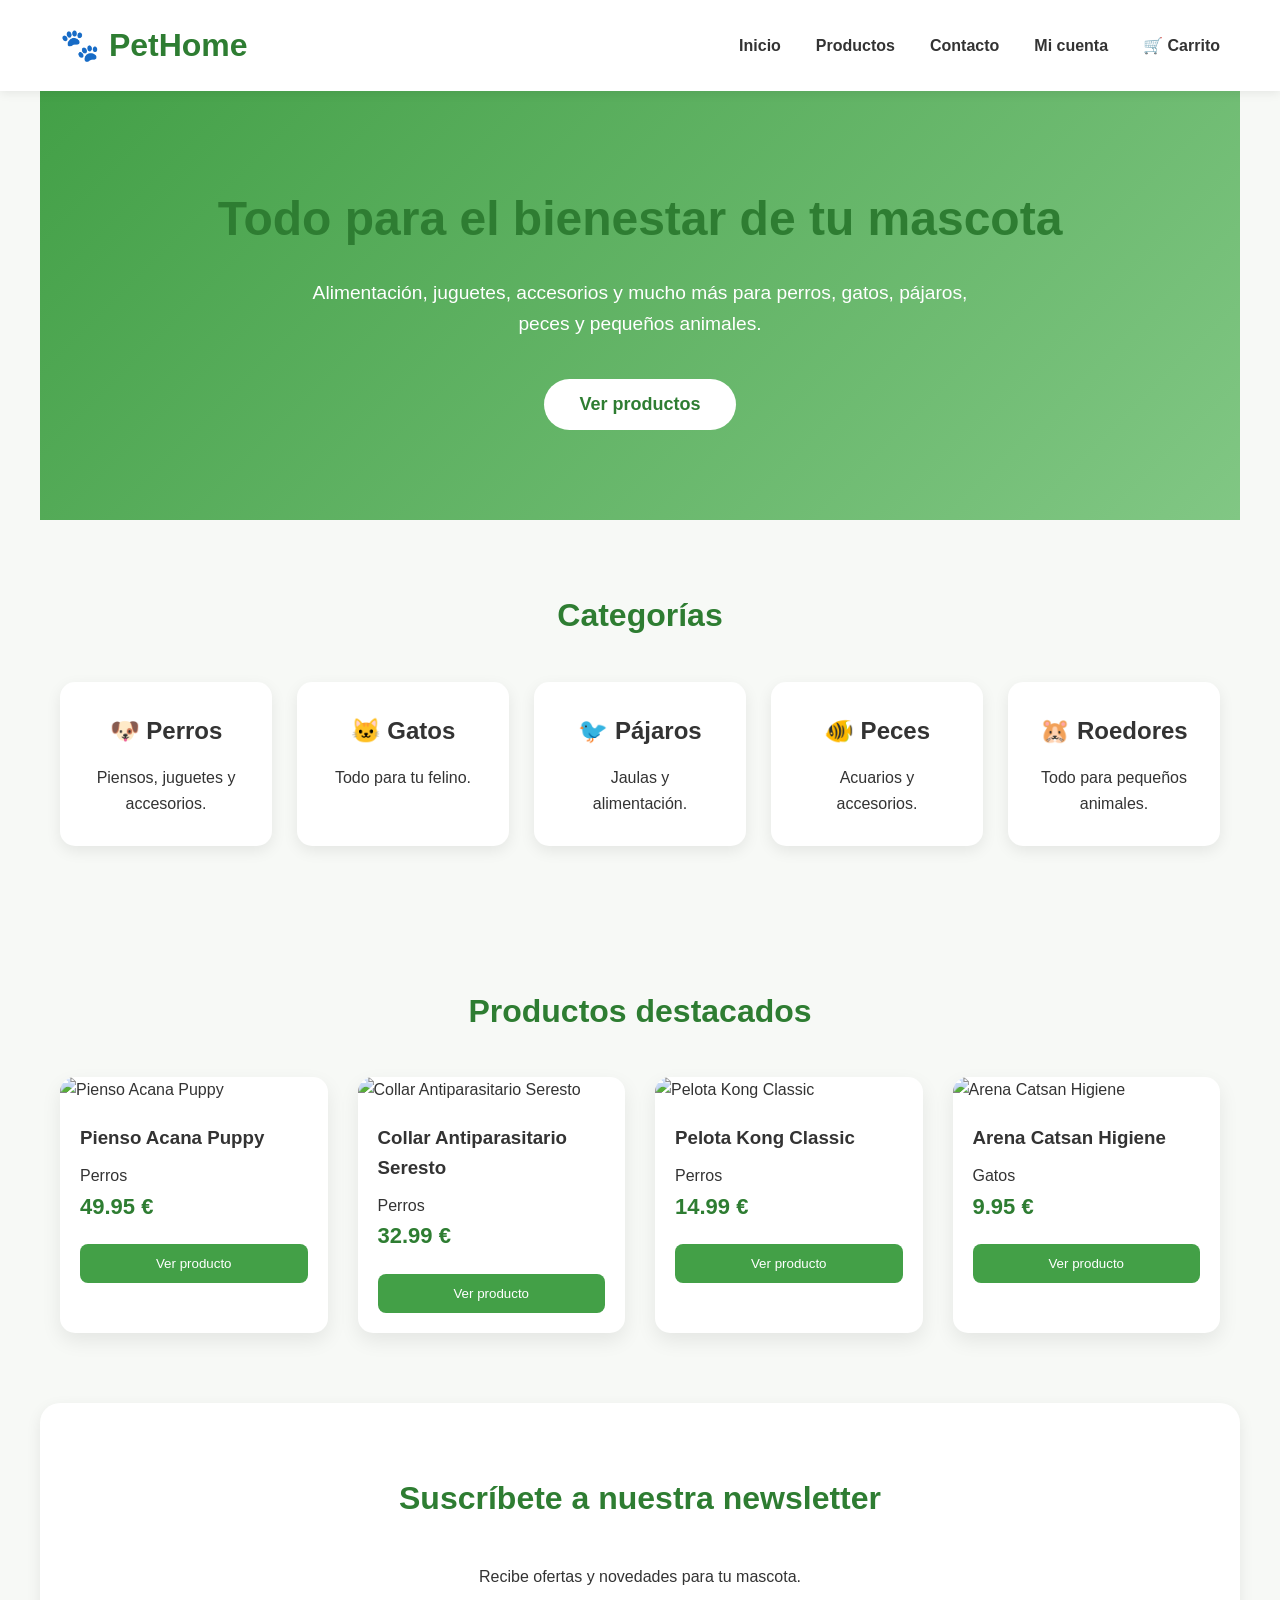
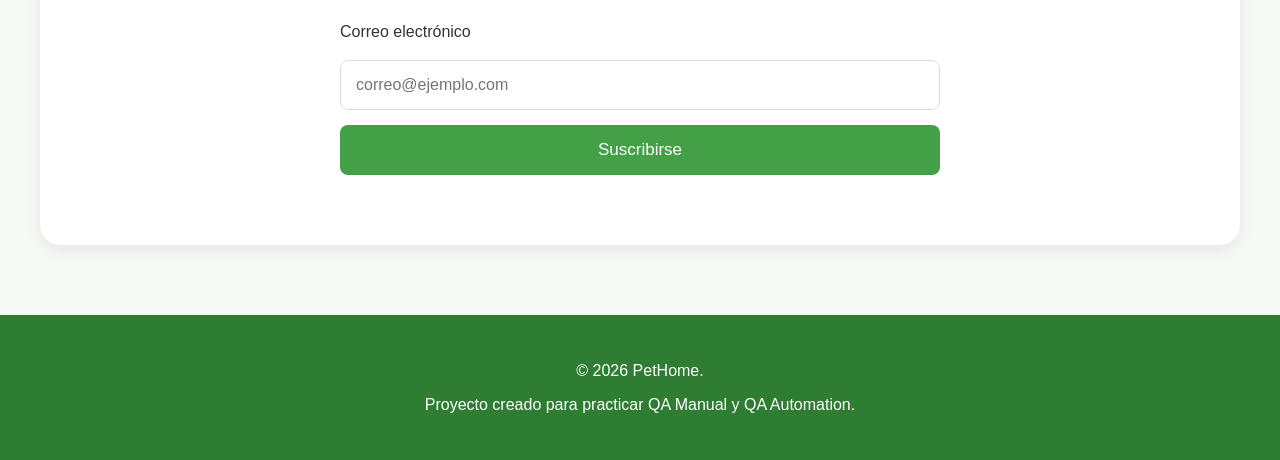
==== Index.html @ cb3dac83 "creando web" ====
<!DOCTYPE html>
<html lang="es">

<head>
    <meta charset="UTF-8">
    <meta name="viewport" content="width=device-width, initial-scale=1.0">
    <title>PetHome | Tu tienda para mascotas</title>

    <link rel="stylesheet" href="css/style.css">
</head>

<body>

    <!-- HEADER -->

    <header>

        <nav>

            <a href="index.html" id="logo">
                <h1>🐾 PetHome</h1>
            </a>

            <ul>

                <li>
                    <a href="index.html">Inicio</a>
                </li>

                <li>
                    <a href="products.html">Productos</a>
                </li>

                <li>
                    <a href="contact.html">Contacto</a>
                </li>

                <li>
                    <a href="#">Mi cuenta</a>
                </li>

                <li>
                    <a href="#">🛒 Carrito</a>
                </li>

            </ul>

        </nav>

    </header>

    <!-- HERO -->

    <main>

        <section id="hero">

            <h2>Todo para el bienestar de tu mascota</h2>

            <p>
                Alimentación, juguetes, accesorios y mucho más para perros,
                gatos, pájaros, peces y pequeños animales.
            </p>

            <a href="products.html">
                <button>Ver productos</button>
            </a>

        </section>

        <!-- CATEGORÍAS -->

        <section id="categorias">

            <h2>Categorías</h2>

            <div class="cards">

                <article class="categoria">

                    <h3>🐶 Perros</h3>

                    <p>Piensos, juguetes y accesorios.</p>

                </article>

                <article class="categoria">

                    <h3>🐱 Gatos</h3>

                    <p>Todo para tu felino.</p>

                </article>

                <article class="categoria">

                    <h3>🐦 Pájaros</h3>

                    <p>Jaulas y alimentación.</p>

                </article>

                <article class="categoria">

                    <h3>🐠 Peces</h3>

                    <p>Acuarios y accesorios.</p>

                </article>

                <article class="categoria">

                    <h3>🐹 Roedores</h3>

                    <p>Todo para pequeños animales.</p>

                </article>

            </div>

        </section>

        <!-- PRODUCTOS DESTACADOS -->

        <section id="destacados">

            <h2>Productos destacados</h2>

            <div id="featured-products">

                <!-- JavaScript insertará aquí los productos -->

            </div>

        </section>

        <!-- NEWSLETTER -->

        <section id="newsletter">

            <h2>Suscríbete a nuestra newsletter</h2>

            <p>
                Recibe ofertas y novedades para tu mascota.
            </p>

            <form>

                <label for="newsletter-email">
                    Correo electrónico
                </label>

                <input
                    type="email"
                    id="newsletter-email"
                    placeholder="correo@ejemplo.com">

                <button>
                    Suscribirse
                </button>

            </form>

        </section>

    </main>

    <!-- FOOTER -->

    <footer>

        <p>
            © 2026 PetHome.
        </p>

        <p>
            Proyecto creado para practicar QA Manual y QA Automation.
        </p>

    </footer>

    <script src="js/main.js"></script>

</body>

</html>
---- css/style.css ----
/* ===========================
   RESET
=========================== */

* {
    margin: 0;
    padding: 0;
    box-sizing: border-box;
}

body {
    font-family: Arial, Helvetica, sans-serif;
    background-color: #f7f9f6;
    color: #333;
    line-height: 1.6;
}

/* ===========================
   HEADER
=========================== */

header {
    background: white;
    box-shadow: 0 2px 10px rgba(0,0,0,0.08);
    position: sticky;
    top: 0;
    z-index: 100;
}

nav {
    max-width: 1200px;
    margin: auto;
    padding: 20px;

    display: flex;
    justify-content: space-between;
    align-items: center;
}

#logo {
    text-decoration: none;
    color: #2e7d32;
}

#logo h1 {
    font-size: 2rem;
}

nav ul {
    display: flex;
    list-style: none;
    gap: 35px;
}

nav a {
    text-decoration: none;
    color: #333;
    font-weight: bold;
    transition: .3s;
}

nav a:hover {
    color: #43a047;
}

/* ===========================
   HERO
=========================== */

#hero {

    background: linear-gradient(135deg,#43a047,#81c784);

    color: white;

    text-align: center;

    padding: 90px 20px;

}

#hero h2 {

    font-size: 3rem;

    margin-bottom: 20px;

}

#hero p {

    max-width: 700px;

    margin: auto;

    font-size: 1.2rem;

}

#hero button {

    margin-top:40px;

    padding:15px 35px;

    border:none;

    border-radius:40px;

    background:white;

    color:#2e7d32;

    font-size:18px;

    font-weight:bold;

    cursor:pointer;

    transition:.3s;

}

#hero button:hover{

    transform:translateY(-3px);

    box-shadow:0 10px 20px rgba(0,0,0,.2);

}

/* ===========================
   SECCIONES
=========================== */

section{

    max-width:1200px;

    margin:auto;

    padding:70px 20px;

}

section h2{

    text-align:center;

    margin-bottom:40px;

    color:#2e7d32;

    font-size:2rem;

}

/* ===========================
   CATEGORÍAS
=========================== */

.cards{

    display:grid;

    grid-template-columns:repeat(auto-fit,minmax(200px,1fr));

    gap:25px;

}

.categoria{

    background:white;

    border-radius:15px;

    padding:30px;

    text-align:center;

    box-shadow:0 5px 15px rgba(0,0,0,.08);

    transition:.3s;

}

.categoria:hover{

    transform:translateY(-6px);

}

.categoria h3{

    font-size:1.5rem;

    margin-bottom:15px;

}

/* ===========================
   PRODUCTOS DESTACADOS
=========================== */

#featured-products{

    display:grid;

    grid-template-columns:repeat(auto-fit,minmax(260px,1fr));

    gap:30px;

}

/* Cada tarjeta la creará JavaScript */

.product-card{

    background:white;

    border-radius:15px;

    overflow:hidden;

    box-shadow:0 8px 20px rgba(0,0,0,.08);

    transition:.3s;

}

.product-card:hover{

    transform:translateY(-6px);

}

.product-card img{

    width:100%;

    height:220px;

    object-fit:cover;

}

.product-info{

    padding:20px;

}

.product-info h3{

    margin-bottom:10px;

}

.price{

    color:#2e7d32;

    font-size:22px;

    font-weight:bold;

}

.btn{

    width:100%;

    margin-top:20px;

    padding:12px;

    border:none;

    border-radius:8px;

    background:#43a047;

    color:white;

    cursor:pointer;

    transition:.3s;

}

.btn:hover{

    background:#2e7d32;

}

/* ===========================
   NEWSLETTER
=========================== */

#newsletter{

    background:white;

    border-radius:20px;

    box-shadow:0 5px 15px rgba(0,0,0,.08);

    margin-bottom:70px;

}

#newsletter p{

    text-align:center;

    margin-bottom:30px;

}

#newsletter form{

    max-width:600px;

    margin:auto;

    display:flex;

    flex-direction:column;

    gap:15px;

}

#newsletter input{

    padding:15px;

    border:1px solid #ddd;

    border-radius:8px;

    font-size:16px;

}

#newsletter button{

    padding:15px;

    border:none;

    background:#43a047;

    color:white;

    border-radius:8px;

    font-size:17px;

    cursor:pointer;

}

#newsletter button:hover{

    background:#2e7d32;

}

/* ===========================
   FOOTER
=========================== */

footer{

    background:#2e7d32;

    color:white;

    text-align:center;

    padding:35px;

}

footer p{

    margin:8px 0;

}

/* ===========================
   RESPONSIVE
=========================== */

@media(max-width:768px){

    nav{

        flex-direction:column;

        gap:20px;

    }

    nav ul{

        flex-direction:column;

        text-align:center;

    }

    #hero h2{

        font-size:2rem;

    }

    #hero p{

        font-size:1rem;

    }

}
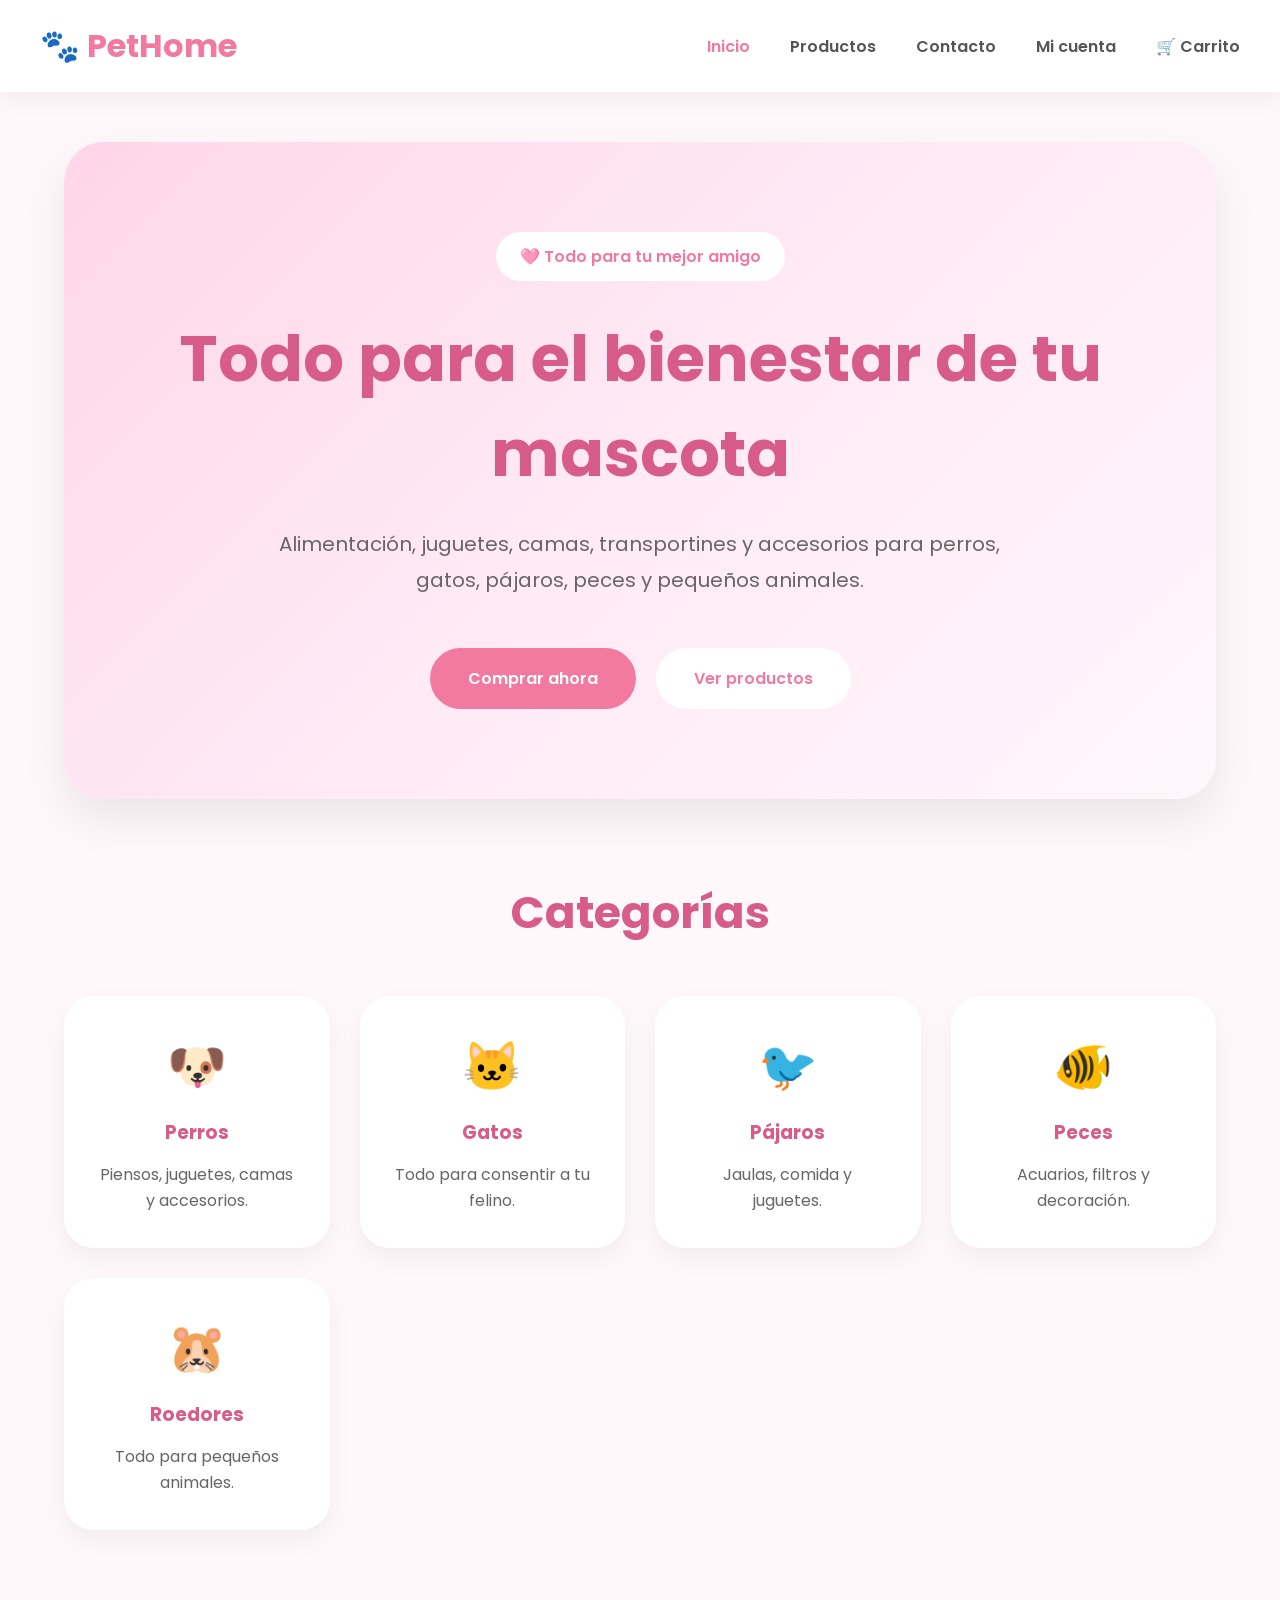
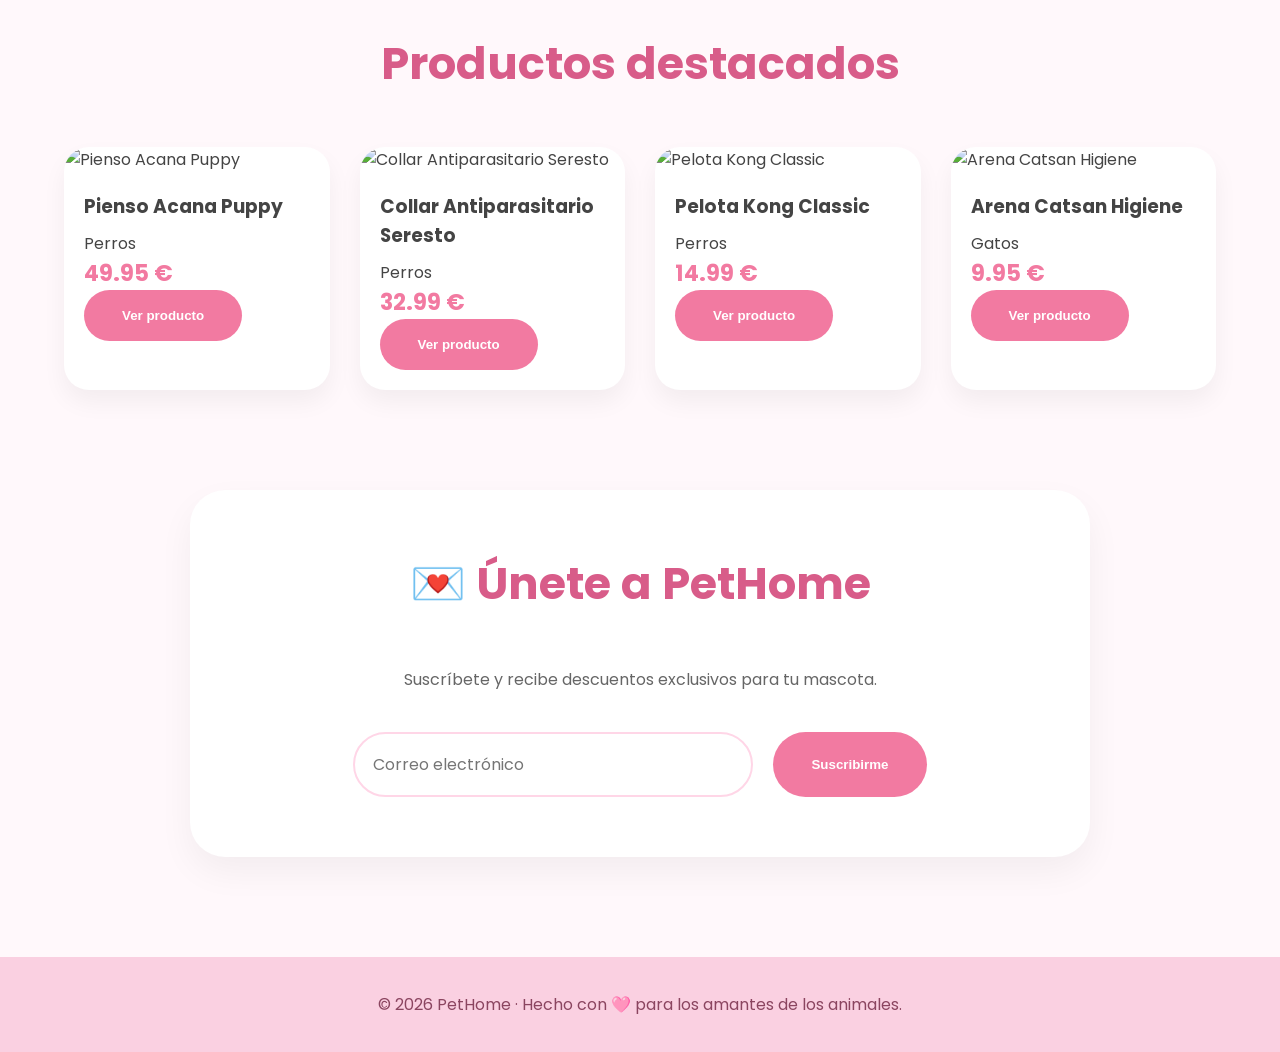
==== commit b31265df: "actu" ====
--- a/Index.html
+++ b/Index.html
@@ -2,46 +2,44 @@
 <html lang="es">
 
 <head>
+
     <meta charset="UTF-8">
     <meta name="viewport" content="width=device-width, initial-scale=1.0">
-    <title>PetHome | Tu tienda para mascotas</title>
-
+
+    <title>PetHome | Todo para tu mascota</title>
+
+    <!-- Fuente -->
+    <link rel="preconnect" href="https://fonts.googleapis.com">
+    <link rel="preconnect" href="https://fonts.gstatic.com" crossorigin>
+
+    <link href="https://fonts.googleapis.com/css2?family=Poppins:wght@300;400;500;600;700&display=swap" rel="stylesheet">
+
+    <!-- CSS -->
     <link rel="stylesheet" href="css/style.css">
+
 </head>
 
 <body>
 
-    <!-- HEADER -->
+    <!-- ================= HEADER ================= -->
 
     <header>
 
         <nav>
 
-            <a href="index.html" id="logo">
-                <h1>🐾 PetHome</h1>
+            <a href="index.html" class="logo">
+
+                🐾 PetHome
+
             </a>
 
             <ul>
 
-                <li>
-                    <a href="index.html">Inicio</a>
-                </li>
-
-                <li>
-                    <a href="products.html">Productos</a>
-                </li>
-
-                <li>
-                    <a href="contact.html">Contacto</a>
-                </li>
-
-                <li>
-                    <a href="#">Mi cuenta</a>
-                </li>
-
-                <li>
-                    <a href="#">🛒 Carrito</a>
-                </li>
+                <li><a href="index.html" class="active">Inicio</a></li>
+                <li><a href="products.html">Productos</a></li>
+                <li><a href="contact.html">Contacto</a></li>
+                <li><a href="#">Mi cuenta</a></li>
+                <li><a href="#">🛒 Carrito</a></li>
 
             </ul>
 
@@ -49,134 +47,203 @@
 
     </header>
 
-    <!-- HERO -->
-
-    <main>
-
-        <section id="hero">
-
-            <h2>Todo para el bienestar de tu mascota</h2>
+    <!-- ================= HERO ================= -->
+
+    <section class="hero">
+
+        <div class="hero-content">
+
+            <span class="hero-badge">
+
+                🩷 Todo para tu mejor amigo
+
+            </span>
+
+            <h1>
+
+                Todo para el bienestar de tu mascota
+
+            </h1>
 
             <p>
-                Alimentación, juguetes, accesorios y mucho más para perros,
-                gatos, pájaros, peces y pequeños animales.
+
+                Alimentación, juguetes, camas, transportines y accesorios para
+                perros, gatos, pájaros, peces y pequeños animales.
+
             </p>
 
-            <a href="products.html">
-                <button>Ver productos</button>
-            </a>
-
-        </section>
-
-        <!-- CATEGORÍAS -->
-
-        <section id="categorias">
-
-            <h2>Categorías</h2>
-
-            <div class="cards">
-
-                <article class="categoria">
-
-                    <h3>🐶 Perros</h3>
-
-                    <p>Piensos, juguetes y accesorios.</p>
-
-                </article>
-
-                <article class="categoria">
-
-                    <h3>🐱 Gatos</h3>
-
-                    <p>Todo para tu felino.</p>
-
-                </article>
-
-                <article class="categoria">
-
-                    <h3>🐦 Pájaros</h3>
-
-                    <p>Jaulas y alimentación.</p>
-
-                </article>
-
-                <article class="categoria">
-
-                    <h3>🐠 Peces</h3>
-
-                    <p>Acuarios y accesorios.</p>
-
-                </article>
-
-                <article class="categoria">
-
-                    <h3>🐹 Roedores</h3>
-
-                    <p>Todo para pequeños animales.</p>
-
-                </article>
+            <div class="hero-buttons">
+
+                <a href="products.html" class="btn">
+
+                    Comprar ahora
+
+                </a>
+
+                <a href="products.html" class="btn btn-secondary">
+
+                    Ver productos
+
+                </a>
 
             </div>
 
-        </section>
-
-        <!-- PRODUCTOS DESTACADOS -->
-
-        <section id="destacados">
-
-            <h2>Productos destacados</h2>
-
-            <div id="featured-products">
-
-                <!-- JavaScript insertará aquí los productos -->
-
-            </div>
-
-        </section>
-
-        <!-- NEWSLETTER -->
-
-        <section id="newsletter">
-
-            <h2>Suscríbete a nuestra newsletter</h2>
+        </div>
+
+    </section>
+
+    <!-- ================= CATEGORÍAS ================= -->
+
+    <section class="categories">
+
+        <h2>
+
+            Categorías
+
+        </h2>
+
+        <div class="category-grid">
+
+            <article class="category-card">
+
+                <div class="emoji">🐶</div>
+
+                <h3>Perros</h3>
+
+                <p>
+
+                    Piensos, juguetes, camas y accesorios.
+
+                </p>
+
+            </article>
+
+            <article class="category-card">
+
+                <div class="emoji">🐱</div>
+
+                <h3>Gatos</h3>
+
+                <p>
+
+                    Todo para consentir a tu felino.
+
+                </p>
+
+            </article>
+
+            <article class="category-card">
+
+                <div class="emoji">🐦</div>
+
+                <h3>Pájaros</h3>
+
+                <p>
+
+                    Jaulas, comida y juguetes.
+
+                </p>
+
+            </article>
+
+            <article class="category-card">
+
+                <div class="emoji">🐠</div>
+
+                <h3>Peces</h3>
+
+                <p>
+
+                    Acuarios, filtros y decoración.
+
+                </p>
+
+            </article>
+
+            <article class="category-card">
+
+                <div class="emoji">🐹</div>
+
+                <h3>Roedores</h3>
+
+                <p>
+
+                    Todo para pequeños animales.
+
+                </p>
+
+            </article>
+
+        </div>
+
+    </section>
+
+    <!-- ================= PRODUCTOS ================= -->
+
+    <section class="featured-products">
+
+        <h2>
+
+            Productos destacados
+
+        </h2>
+
+        <div id="featured-products">
+
+            <!-- main.js añadirá aquí los productos -->
+
+        </div>
+
+    </section>
+
+    <!-- ================= NEWSLETTER ================= -->
+
+    <section class="newsletter">
+
+        <div class="newsletter-box">
+
+            <h2>
+
+                💌 Únete a PetHome
+
+            </h2>
 
             <p>
-                Recibe ofertas y novedades para tu mascota.
+
+                Suscríbete y recibe descuentos exclusivos para tu mascota.
+
             </p>
 
             <form>
-
-                <label for="newsletter-email">
-                    Correo electrónico
-                </label>
 
                 <input
                     type="email"
-                    id="newsletter-email"
-                    placeholder="correo@ejemplo.com">
-
-                <button>
-                    Suscribirse
+                    placeholder="Correo electrónico">
+
+                <button
+                    type="submit"
+                    class="btn">
+
+                    Suscribirme
+
                 </button>
 
             </form>
 
-        </section>
-
-    </main>
-
-    <!-- FOOTER -->
+        </div>
+
+    </section>
+
+    <!-- ================= FOOTER ================= -->
 
     <footer>
 
         <p>
-            © 2026 PetHome.
+
+            © 2026 PetHome · Hecho con 🩷 para los amantes de los animales.
+
         </p>
 
-        <p>
-            Proyecto creado para practicar QA Manual y QA Automation.
-        </p>
-
     </footer>
 
     <script src="js/main.js"></script>
--- a/css/style.css
+++ b/css/style.css
@@ -2,392 +2,493 @@
    RESET
 =========================== */
 
-* {
-    margin: 0;
-    padding: 0;
-    box-sizing: border-box;
-}
-
-body {
-    font-family: Arial, Helvetica, sans-serif;
-    background-color: #f7f9f6;
-    color: #333;
-    line-height: 1.6;
+*{
+    margin:0;
+    padding:0;
+    box-sizing:border-box;
+}
+
+html{
+    scroll-behavior:smooth;
+}
+
+body{
+
+    font-family:'Poppins',sans-serif;
+
+    background:#FFF8FB;
+
+    color:#444;
+
 }
 
 /* ===========================
    HEADER
 =========================== */
 
-header {
-    background: white;
-    box-shadow: 0 2px 10px rgba(0,0,0,0.08);
-    position: sticky;
-    top: 0;
-    z-index: 100;
-}
-
-nav {
-    max-width: 1200px;
-    margin: auto;
-    padding: 20px;
-
-    display: flex;
-    justify-content: space-between;
-    align-items: center;
-}
-
-#logo {
-    text-decoration: none;
-    color: #2e7d32;
-}
-
-#logo h1 {
-    font-size: 2rem;
-}
-
-nav ul {
-    display: flex;
-    list-style: none;
-    gap: 35px;
-}
-
-nav a {
-    text-decoration: none;
-    color: #333;
-    font-weight: bold;
-    transition: .3s;
-}
-
-nav a:hover {
-    color: #43a047;
+header{
+
+    background:white;
+
+    position:sticky;
+    top:0;
+
+    z-index:1000;
+
+    box-shadow:0 8px 20px rgba(0,0,0,.05);
+
+}
+
+nav{
+
+    max-width:1300px;
+
+    margin:auto;
+
+    display:flex;
+
+    justify-content:space-between;
+
+    align-items:center;
+
+    padding:22px 40px;
+
+}
+
+.logo{
+
+    font-size:2rem;
+
+    font-weight:700;
+
+    text-decoration:none;
+
+    color:#F27AA1;
+
+}
+
+nav ul{
+
+    list-style:none;
+
+    display:flex;
+
+    gap:40px;
+
+}
+
+nav a{
+
+    text-decoration:none;
+
+    color:#555;
+
+    font-weight:600;
+
+    transition:.3s;
+
+}
+
+nav a:hover{
+
+    color:#F27AA1;
+
+}
+
+.active{
+
+    color:#F27AA1;
+
 }
 
 /* ===========================
    HERO
 =========================== */
 
-#hero {
-
-    background: linear-gradient(135deg,#43a047,#81c784);
-
-    color: white;
-
-    text-align: center;
-
-    padding: 90px 20px;
-
-}
-
-#hero h2 {
-
-    font-size: 3rem;
-
-    margin-bottom: 20px;
-
-}
-
-#hero p {
-
-    max-width: 700px;
-
-    margin: auto;
-
-    font-size: 1.2rem;
-
-}
-
-#hero button {
-
-    margin-top:40px;
-
-    padding:15px 35px;
+.hero{
+
+    width:90%;
+
+    max-width:1300px;
+
+    margin:50px auto;
+
+    border-radius:40px;
+
+    padding:90px 60px;
+
+    background:linear-gradient(
+        135deg,
+        #FFD6E7,
+        #FFEAF5,
+        #FFF7FB
+    );
+
+    text-align:center;
+
+    box-shadow:0 20px 45px rgba(0,0,0,.08);
+
+}
+
+.hero-badge{
+
+    display:inline-block;
+
+    background:white;
+
+    padding:12px 24px;
+
+    border-radius:50px;
+
+    color:#F27AA1;
+
+    font-weight:600;
+
+    margin-bottom:30px;
+
+}
+
+.hero h1{
+
+    font-size:4rem;
+
+    color:#D85C89;
+
+    margin-bottom:25px;
+
+}
+
+.hero p{
+
+    width:70%;
+
+    margin:auto;
+
+    font-size:1.25rem;
+
+    line-height:1.8;
+
+    color:#666;
+
+}
+
+/* ===========================
+   BOTONES
+=========================== */
+
+.hero-buttons{
+
+    margin-top:50px;
+
+    display:flex;
+
+    justify-content:center;
+
+    gap:20px;
+
+}
+
+.btn{
+
+    background:#F27AA1;
+
+    color:white;
+
+    padding:18px 38px;
+
+    border-radius:50px;
+
+    text-decoration:none;
+
+    font-weight:600;
 
     border:none;
 
-    border-radius:40px;
+    cursor:pointer;
+
+    transition:.3s;
+
+}
+
+.btn:hover{
+
+    background:#EA5C8B;
+
+    transform:translateY(-4px);
+
+    box-shadow:0 12px 20px rgba(242,122,161,.3);
+
+}
+
+.btn-secondary{
 
     background:white;
 
-    color:#2e7d32;
-
-    font-size:18px;
+    color:#F27AA1;
+
+}
+
+.btn-secondary:hover{
+
+    background:#FFF2F8;
+
+}
+
+/* ===========================
+   TITULOS
+=========================== */
+
+section h2{
+
+    text-align:center;
+
+    font-size:2.8rem;
+
+    color:#D85C89;
+
+    margin-bottom:50px;
+
+}
+
+/* ===========================
+   CATEGORIAS
+=========================== */
+
+.categories{
+
+    width:90%;
+
+    max-width:1300px;
+
+    margin:80px auto;
+
+}
+
+.category-grid{
+
+    display:grid;
+
+    grid-template-columns:repeat(auto-fit,minmax(220px,1fr));
+
+    gap:30px;
+
+}
+
+.category-card{
+
+    background:white;
+
+    border-radius:30px;
+
+    padding:35px;
+
+    text-align:center;
+
+    transition:.3s;
+
+    box-shadow:0 10px 25px rgba(0,0,0,.05);
+
+}
+
+.category-card:hover{
+
+    transform:translateY(-10px);
+
+    box-shadow:0 18px 35px rgba(242,122,161,.2);
+
+}
+
+.emoji{
+
+    font-size:3rem;
+
+    margin-bottom:15px;
+
+}
+
+.category-card h3{
+
+    margin-bottom:15px;
+
+    color:#D85C89;
+
+}
+
+.category-card p{
+
+    color:#666;
+
+    line-height:1.6;
+
+}
+
+/* ===========================
+   PRODUCTOS DESTACADOS
+=========================== */
+
+.featured-products{
+
+    width:90%;
+
+    max-width:1300px;
+
+    margin:100px auto;
+
+}
+
+#featured-products{
+
+    display:grid;
+
+    grid-template-columns:repeat(auto-fit,minmax(260px,1fr));
+
+    gap:30px;
+
+}
+
+/* Las cards las generará main.js */
+
+.product-card{
+
+    background:white;
+
+    border-radius:25px;
+
+    overflow:hidden;
+
+    box-shadow:0 12px 25px rgba(0,0,0,.05);
+
+    transition:.3s;
+
+}
+
+.product-card:hover{
+
+    transform:translateY(-8px);
+
+}
+
+.product-card img{
+
+    width:100%;
+
+    height:240px;
+
+    object-fit:cover;
+
+}
+
+.product-info{
+
+    padding:20px;
+
+}
+
+.product-info h3{
+
+    margin-bottom:10px;
+
+}
+
+.price{
+
+    font-size:1.4rem;
+
+    color:#F27AA1;
 
     font-weight:bold;
 
-    cursor:pointer;
-
-    transition:.3s;
-
-}
-
-#hero button:hover{
-
-    transform:translateY(-3px);
-
-    box-shadow:0 10px 20px rgba(0,0,0,.2);
-
-}
-
-/* ===========================
-   SECCIONES
-=========================== */
-
-section{
-
-    max-width:1200px;
-
-    margin:auto;
-
-    padding:70px 20px;
-
-}
-
-section h2{
+}
+
+/* ===========================
+   NEWSLETTER
+=========================== */
+
+.newsletter{
+
+    width:90%;
+
+    max-width:900px;
+
+    margin:100px auto;
+
+}
+
+.newsletter-box{
+
+    background:white;
+
+    border-radius:35px;
+
+    padding:60px;
 
     text-align:center;
 
-    margin-bottom:40px;
-
-    color:#2e7d32;
-
-    font-size:2rem;
-
-}
-
-/* ===========================
-   CATEGORÍAS
-=========================== */
-
-.cards{
-
-    display:grid;
-
-    grid-template-columns:repeat(auto-fit,minmax(200px,1fr));
-
-    gap:25px;
-
-}
-
-.categoria{
-
-    background:white;
-
-    border-radius:15px;
-
-    padding:30px;
+    box-shadow:0 15px 35px rgba(0,0,0,.05);
+
+}
+
+.newsletter p{
+
+    margin:20px 0 40px;
+
+    color:#666;
+
+}
+
+.newsletter form{
+
+    display:flex;
+
+    gap:20px;
+
+    justify-content:center;
+
+    flex-wrap:wrap;
+
+}
+
+.newsletter input{
+
+    width:400px;
+
+    max-width:100%;
+
+    padding:18px;
+
+    border-radius:50px;
+
+    border:2px solid #FFD6E7;
+
+    outline:none;
+
+    font-family:Poppins;
+
+    font-size:1rem;
+
+}
+
+.newsletter input:focus{
+
+    border-color:#F27AA1;
+
+}
+
+/* ===========================
+   FOOTER
+=========================== */
+
+footer{
+
+    background:#FAD0E1;
 
     text-align:center;
 
-    box-shadow:0 5px 15px rgba(0,0,0,.08);
-
-    transition:.3s;
-
-}
-
-.categoria:hover{
-
-    transform:translateY(-6px);
-
-}
-
-.categoria h3{
-
-    font-size:1.5rem;
-
-    margin-bottom:15px;
-
-}
-
-/* ===========================
-   PRODUCTOS DESTACADOS
-=========================== */
-
-#featured-products{
-
-    display:grid;
-
-    grid-template-columns:repeat(auto-fit,minmax(260px,1fr));
-
-    gap:30px;
-
-}
-
-/* Cada tarjeta la creará JavaScript */
-
-.product-card{
-
-    background:white;
-
-    border-radius:15px;
-
-    overflow:hidden;
-
-    box-shadow:0 8px 20px rgba(0,0,0,.08);
-
-    transition:.3s;
-
-}
-
-.product-card:hover{
-
-    transform:translateY(-6px);
-
-}
-
-.product-card img{
-
-    width:100%;
-
-    height:220px;
-
-    object-fit:cover;
-
-}
-
-.product-info{
-
-    padding:20px;
-
-}
-
-.product-info h3{
-
-    margin-bottom:10px;
-
-}
-
-.price{
-
-    color:#2e7d32;
-
-    font-size:22px;
-
-    font-weight:bold;
-
-}
-
-.btn{
-
-    width:100%;
-
-    margin-top:20px;
-
-    padding:12px;
-
-    border:none;
-
-    border-radius:8px;
-
-    background:#43a047;
-
-    color:white;
-
-    cursor:pointer;
-
-    transition:.3s;
-
-}
-
-.btn:hover{
-
-    background:#2e7d32;
-
-}
-
-/* ===========================
-   NEWSLETTER
-=========================== */
-
-#newsletter{
-
-    background:white;
-
-    border-radius:20px;
-
-    box-shadow:0 5px 15px rgba(0,0,0,.08);
-
-    margin-bottom:70px;
-
-}
-
-#newsletter p{
-
-    text-align:center;
-
-    margin-bottom:30px;
-
-}
-
-#newsletter form{
-
-    max-width:600px;
-
-    margin:auto;
-
-    display:flex;
-
-    flex-direction:column;
-
-    gap:15px;
-
-}
-
-#newsletter input{
-
-    padding:15px;
-
-    border:1px solid #ddd;
-
-    border-radius:8px;
-
-    font-size:16px;
-
-}
-
-#newsletter button{
-
-    padding:15px;
-
-    border:none;
-
-    background:#43a047;
-
-    color:white;
-
-    border-radius:8px;
-
-    font-size:17px;
-
-    cursor:pointer;
-
-}
-
-#newsletter button:hover{
-
-    background:#2e7d32;
-
-}
-
-/* ===========================
-   FOOTER
-=========================== */
-
-footer{
-
-    background:#2e7d32;
-
-    color:white;
-
-    text-align:center;
-
     padding:35px;
 
-}
-
-footer p{
-
-    margin:8px 0;
+    margin-top:100px;
+
+    color:#8B4560;
 
 }
 
@@ -395,7 +496,7 @@
    RESPONSIVE
 =========================== */
 
-@media(max-width:768px){
+@media(max-width:900px){
 
     nav{
 
@@ -407,22 +508,38 @@
 
     nav ul{
 
+        flex-wrap:wrap;
+
+        justify-content:center;
+
+        gap:20px;
+
+    }
+
+    .hero{
+
+        padding:60px 30px;
+
+    }
+
+    .hero h1{
+
+        font-size:2.6rem;
+
+    }
+
+    .hero p{
+
+        width:100%;
+
+    }
+
+    .hero-buttons{
+
         flex-direction:column;
 
-        text-align:center;
+        align-items:center;
 
     }
 
-    #hero h2{
-
-        font-size:2rem;
-
-    }
-
-    #hero p{
-
-        font-size:1rem;
-
-    }
-
 }
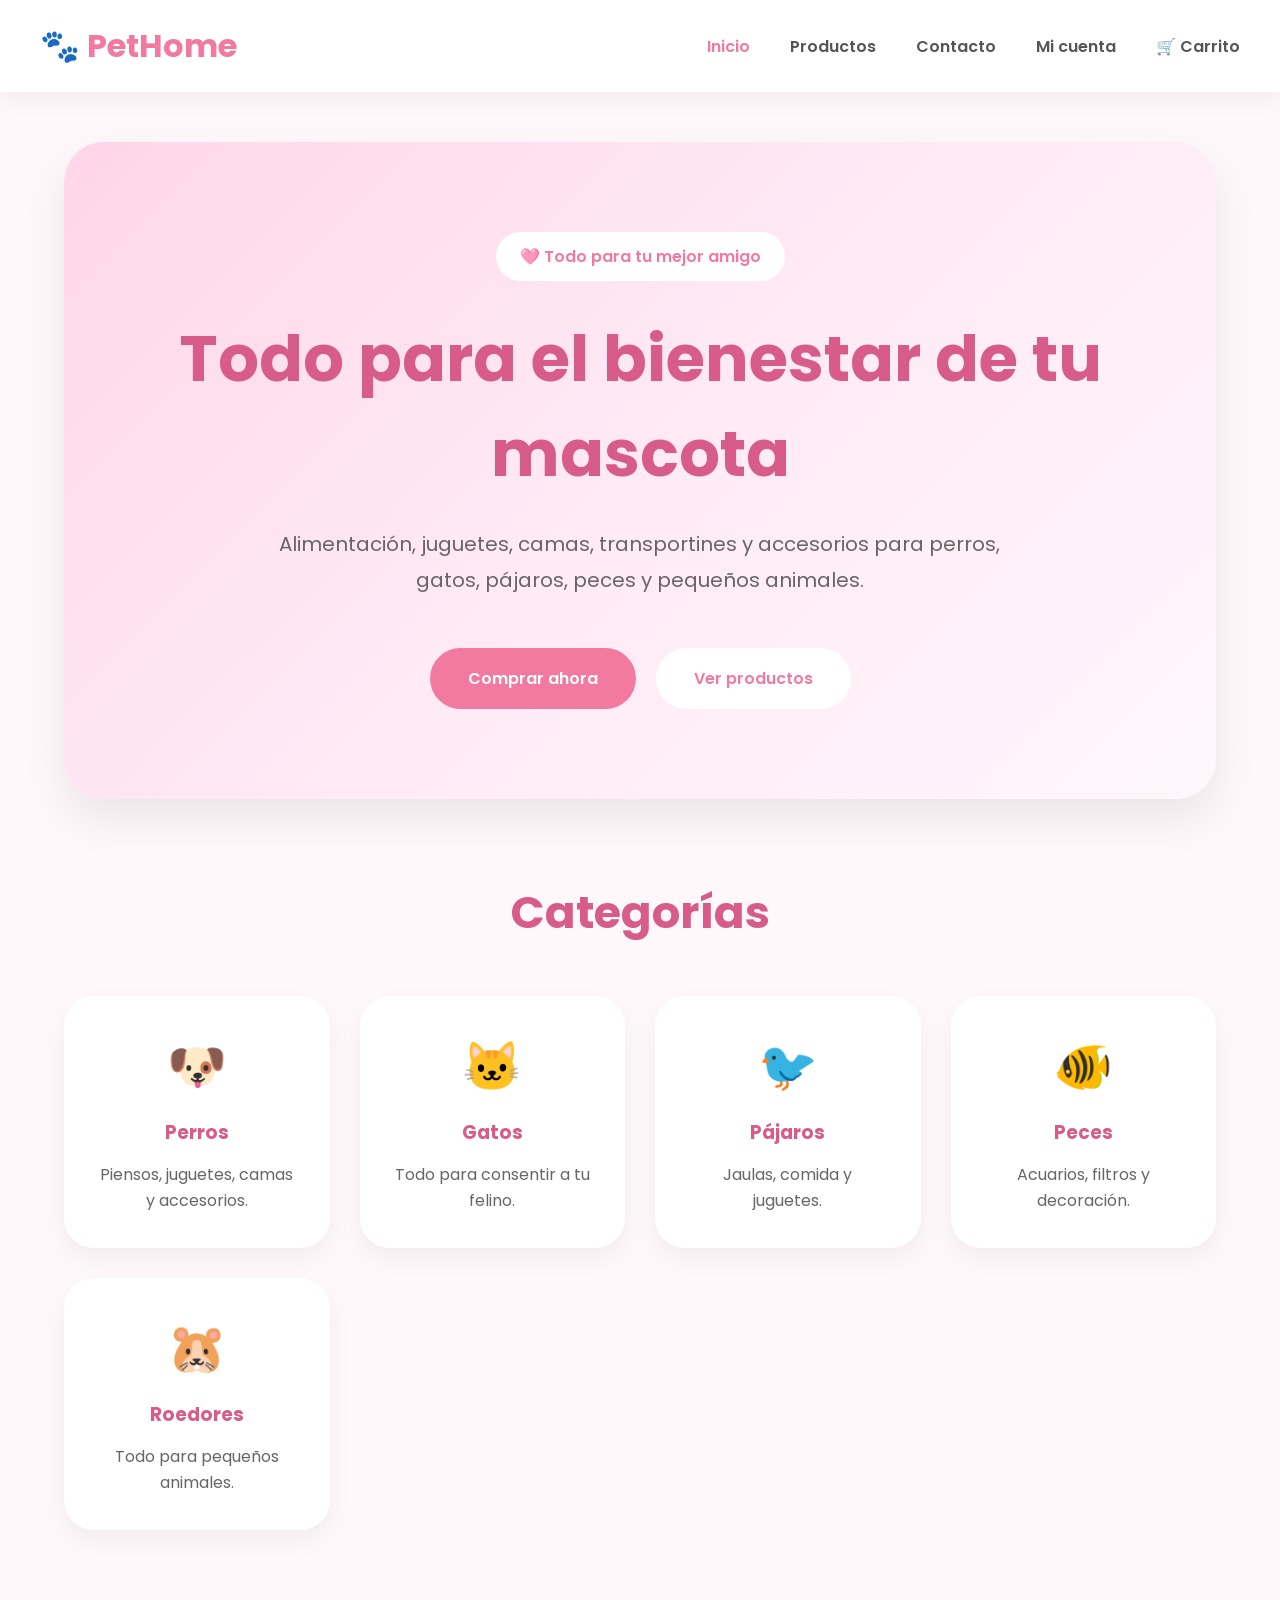
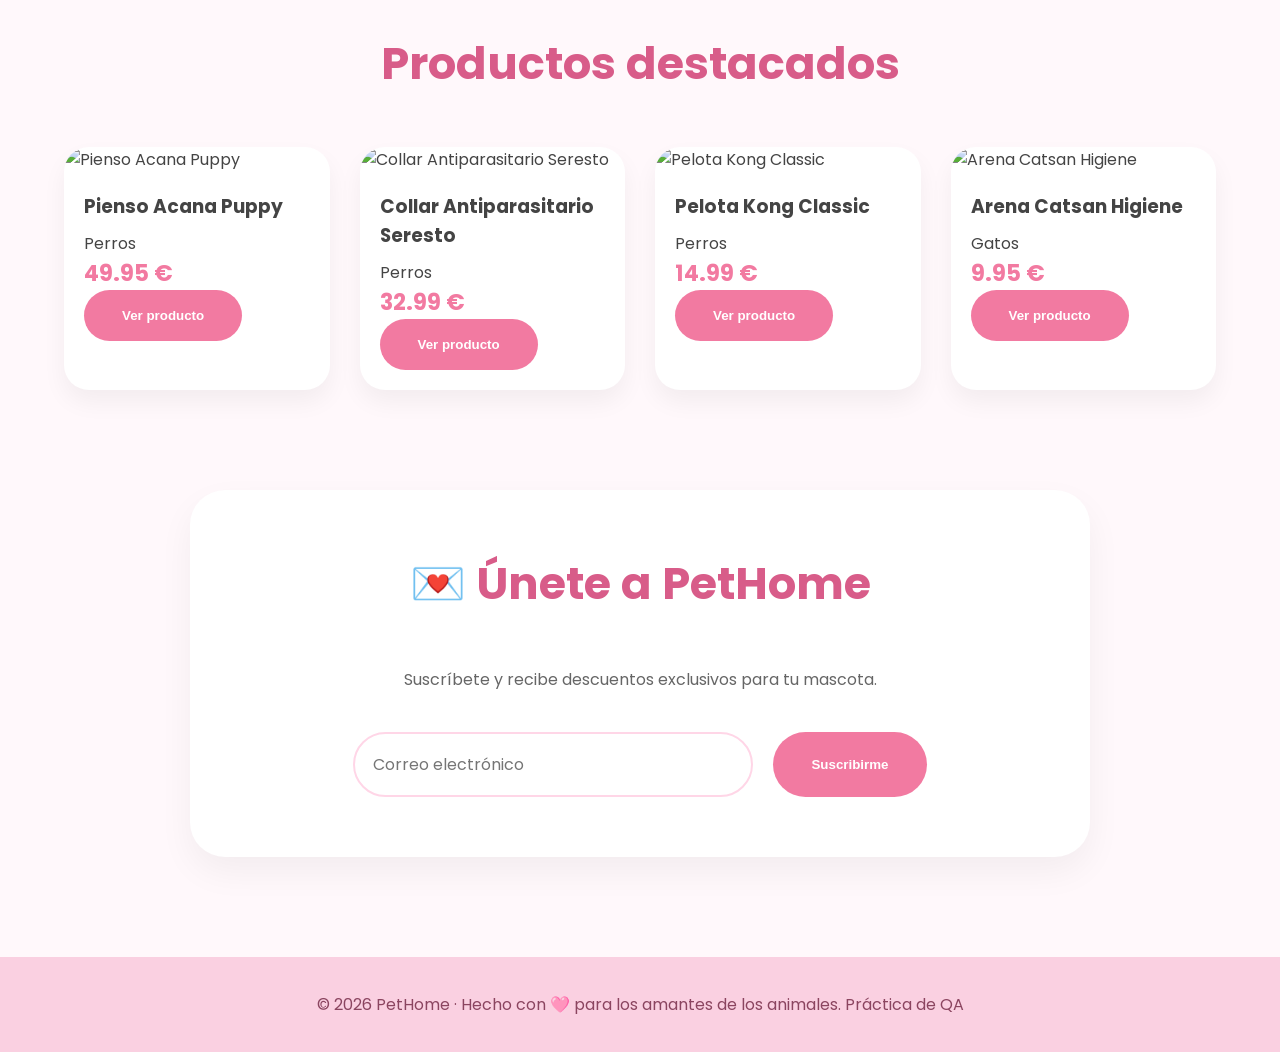
==== commit 68d58725: "Update Index.html" ====
--- a/Index.html
+++ b/Index.html
@@ -240,7 +240,7 @@
 
         <p>
 
-            © 2026 PetHome · Hecho con 🩷 para los amantes de los animales.
+            © 2026 PetHome · Hecho con 🩷 para los amantes de los animales. Práctica de QA
 
         </p>
 
